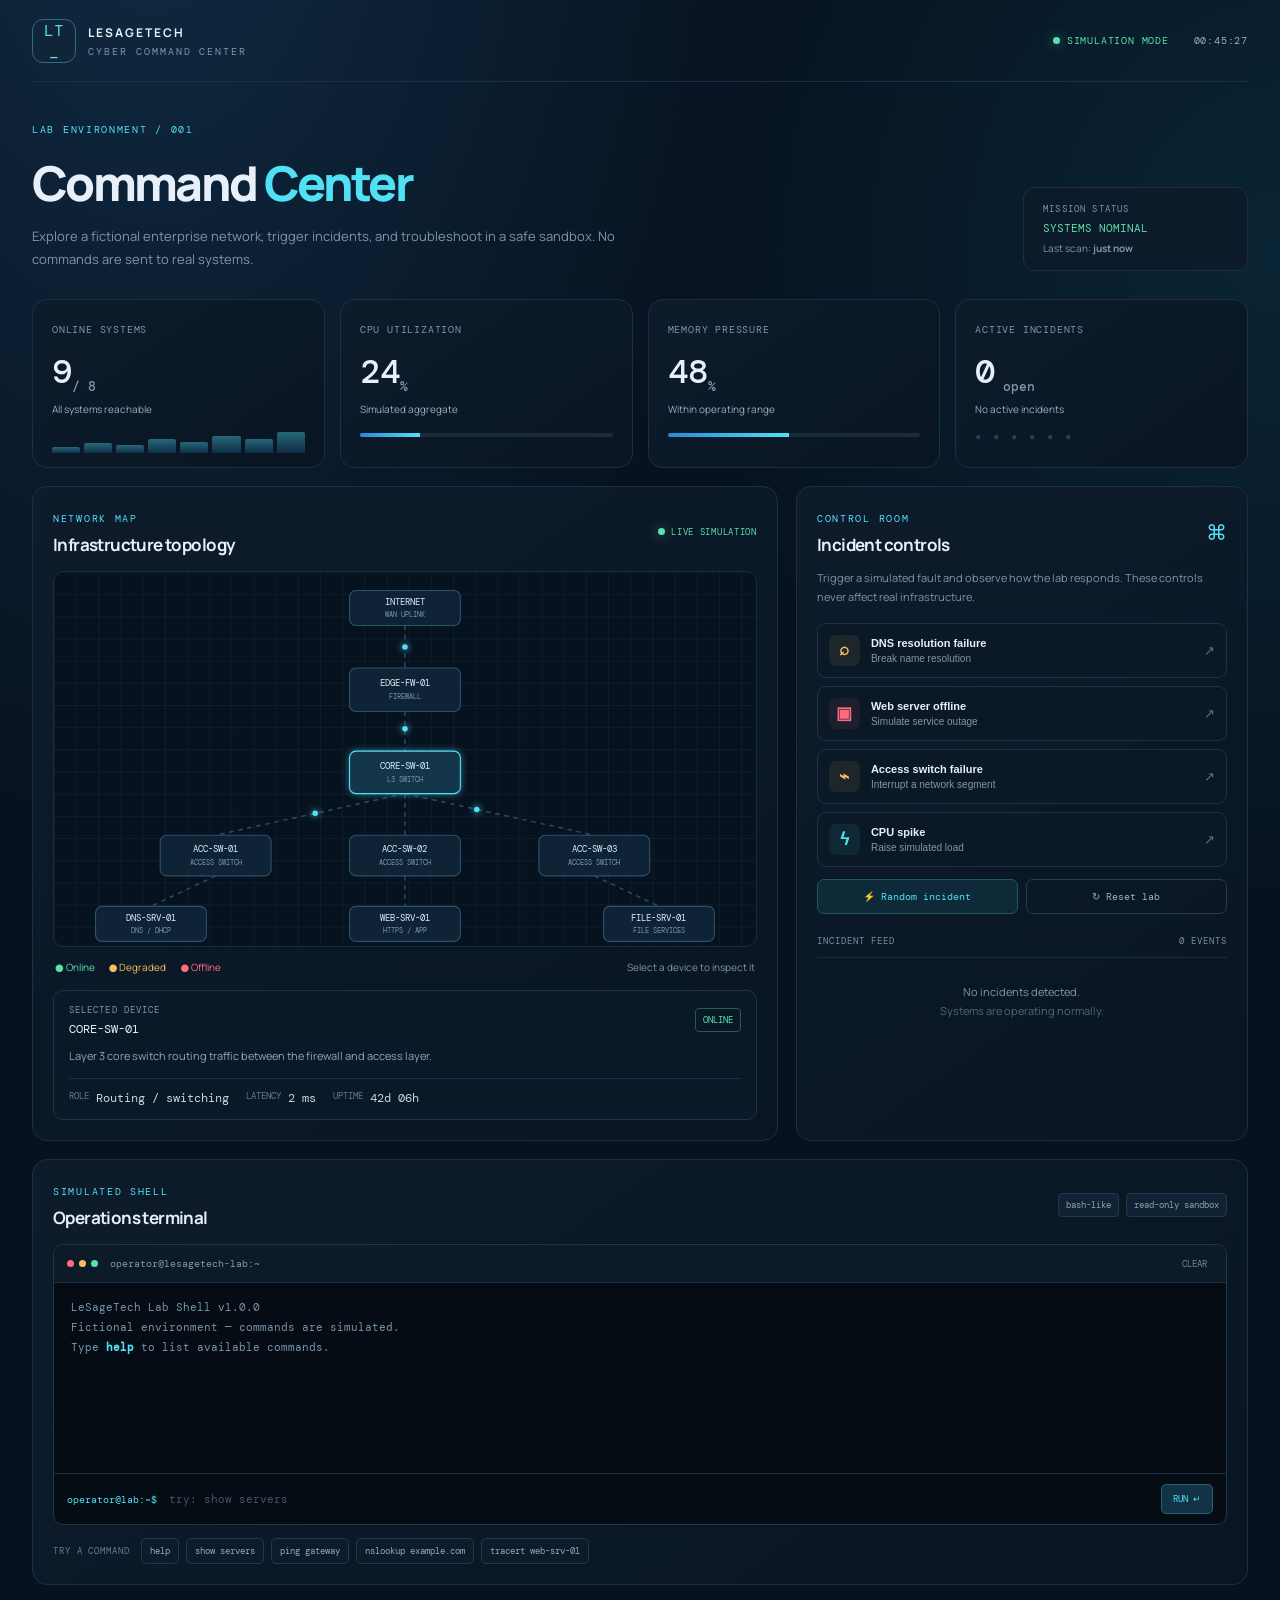
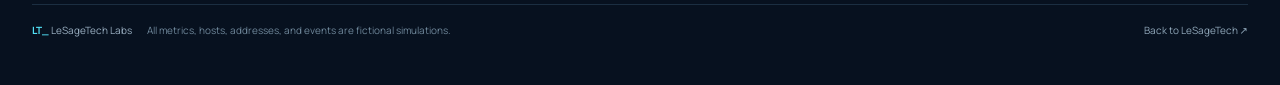
==== lab/index.html @ 35dfba3b "Add files via upload" ====
<!doctype html>
<html lang="en"><head><meta charset="utf-8"><meta name="viewport" content="width=device-width,initial-scale=1"><meta name="theme-color" content="#07111f"><title>Cyber Command Center | LeSageTech Labs</title><link rel="stylesheet" href="./command-center.css"></head>
<body><div class="shell"><header><a href="/" class="brand"><b>LT<span>_</span></b><span><strong>LESAGETECH</strong><small>CYBER COMMAND CENTER</small></span></a><div class="mode"><i></i> SIMULATION MODE <time id="clock"></time></div></header>
<main><section class="intro"><div><small class="eyebrow">LAB ENVIRONMENT / 001</small><h1>Command <em>Center</em></h1><p>Explore a fictional enterprise network, trigger incidents, and troubleshoot in a safe sandbox. No commands are sent to real systems.</p></div><div class="mission"><small>MISSION STATUS</small><strong id="mission">SYSTEMS NOMINAL</strong><span>Last scan: <b>just now</b></span></div></section>
<section class="metrics"><article><small>ONLINE SYSTEMS</small><strong><span id="online">8</span><sub>/ 8</sub></strong><label id="onlineText">All systems reachable</label><div class="bars"><i></i><i></i><i></i><i></i><i></i><i></i><i></i><i></i></div></article><article><small>CPU UTILIZATION</small><strong><span id="cpu">24</span><sub>%</sub></strong><label>Simulated aggregate</label><div class="meter"><i id="cpuBar"></i></div></article><article><small>MEMORY PRESSURE</small><strong><span id="mem">48</span><sub>%</sub></strong><label>Within operating range</label><div class="meter"><i id="memBar"></i></div></article><article><small>ACTIVE INCIDENTS</small><strong><span id="incidents">0</span><sub> open</sub></strong><label id="incidentText">No active incidents</label><div class="incdots">● ● ● ● ● ●</div></article></section>
<section class="columns"><article class="panel topology"><div class="panelhead"><div><small class="eyebrow">NETWORK MAP</small><h2>Infrastructure topology</h2></div><span class="live"><i></i> LIVE SIMULATION</span></div>
<div class="map"><svg viewBox="0 0 760 405" role="img" aria-label="Interactive simulated network topology"><defs><pattern id="grid" width="24" height="24" patternUnits="userSpaceOnUse"><path d="M24 0H0V24" fill="none" stroke="#193047" stroke-width=".7"/></pattern></defs><rect width="760" height="405" fill="url(#grid)"/><g class="edges"><path d="M380 58V104"/><path d="M380 151V194"/><path d="M380 240L175 285"/><path d="M380 240V285"/><path d="M380 240L585 285"/><path d="M175 329L105 362"/><path d="M380 329V362"/><path d="M585 329L655 362"/></g><g class="packets"><circle r="3"><animateMotion dur="3s" repeatCount="indefinite" path="M380 58V104"/></circle><circle r="3"><animateMotion dur="3.5s" repeatCount="indefinite" path="M380 151V194"/></circle><circle r="3"><animateMotion dur="3.2s" repeatCount="indefinite" path="M380 240L175 285"/></circle><circle r="3"><animateMotion dur="4s" repeatCount="indefinite" path="M380 240L585 285"/></circle></g>
<g class="node" data-node="internet" tabindex="0" transform="translate(320 20)"><rect width="120" height="38" rx="7"/><text x="60" y="16">INTERNET</text><text x="60" y="29" class="sub">WAN UPLINK</text></g>
<g class="node" data-node="firewall" tabindex="0" transform="translate(320 104)"><rect width="120" height="47" rx="7"/><text x="60" y="19">EDGE-FW-01</text><text x="60" y="33" class="sub">FIREWALL</text></g>
<g class="node selected" data-node="core" tabindex="0" transform="translate(320 194)"><rect width="120" height="46" rx="7"/><text x="60" y="19">CORE-SW-01</text><text x="60" y="33" class="sub">L3 SWITCH</text></g>
<g class="node" data-node="access1" tabindex="0" transform="translate(115 285)"><rect width="120" height="44" rx="7"/><text x="60" y="18">ACC-SW-01</text><text x="60" y="32" class="sub">ACCESS SWITCH</text></g>
<g class="node" data-node="access2" tabindex="0" transform="translate(320 285)"><rect width="120" height="44" rx="7"/><text x="60" y="18">ACC-SW-02</text><text x="60" y="32" class="sub">ACCESS SWITCH</text></g>
<g class="node" data-node="access3" tabindex="0" transform="translate(525 285)"><rect width="120" height="44" rx="7"/><text x="60" y="18">ACC-SW-03</text><text x="60" y="32" class="sub">ACCESS SWITCH</text></g>
<g class="node server" data-node="dns" tabindex="0" transform="translate(45 362)"><rect width="120" height="38" rx="7"/><text x="60" y="16">DNS-SRV-01</text><text x="60" y="29" class="sub">DNS / DHCP</text></g>
<g class="node server" data-node="web" tabindex="0" transform="translate(320 362)"><rect width="120" height="38" rx="7"/><text x="60" y="16">WEB-SRV-01</text><text x="60" y="29" class="sub">HTTPS / APP</text></g>
<g class="node server" data-node="files" tabindex="0" transform="translate(595 362)"><rect width="120" height="38" rx="7"/><text x="60" y="16">FILE-SRV-01</text><text x="60" y="29" class="sub">FILE SERVICES</text></g></svg></div>
<div class="legend"><span>● Online</span><span>● Degraded</span><span>● Offline</span><span>Select a device to inspect it</span></div><div class="details"><div><small>SELECTED DEVICE</small><strong id="detailName">CORE-SW-01</strong></div><b id="detailStatus">ONLINE</b><p id="detailDesc">Layer 3 core switch routing traffic between the firewall and access layer.</p><footer>ROLE <strong id="detailRole">Routing / switching</strong> &nbsp; LATENCY <strong id="latency">2 ms</strong> &nbsp; UPTIME <strong id="uptime">42d 06h</strong></footer></div></article>
<aside class="panel controls"><div class="panelhead"><div><small class="eyebrow">CONTROL ROOM</small><h2>Incident controls</h2></div><span class="control-icon">⌘</span></div><p class="muted">Trigger a simulated fault and observe how the lab responds. These controls never affect real infrastructure.</p>
<div class="incident-buttons"><button data-incident="dns"><b class="ico amber">⌕</b><span><strong>DNS resolution failure</strong><small>Break name resolution</small></span><i>↗</i></button><button data-incident="web"><b class="ico red">▣</b><span><strong>Web server offline</strong><small>Simulate service outage</small></span><i>↗</i></button><button data-incident="network"><b class="ico amber">⌁</b><span><strong>Access switch failure</strong><small>Interrupt a network segment</small></span><i>↗</i></button><button data-incident="cpu"><b class="ico cyan">ϟ</b><span><strong>CPU spike</strong><small>Raise simulated load</small></span><i>↗</i></button></div>
<div class="actions"><button id="random">⚡ Random incident</button><button id="reset">↻ Reset lab</button></div><div class="feedhead">INCIDENT FEED <span id="feedCount">0 EVENTS</span></div><div id="feed" class="feed" aria-live="polite"><div class="empty">No incidents detected.<br><span>Systems are operating normally.</span></div></div></aside></section>
<section class="panel terminal"><div class="panelhead"><div><small class="eyebrow">SIMULATED SHELL</small><h2>Operations terminal</h2></div><div class="tags"><span>bash-like</span><span>read-only sandbox</span></div></div><div class="term"><div class="termbar"><span><i></i><i></i><i></i></span> operator@lesagetech-lab:~ <button id="clear">CLEAR</button></div><div id="output" class="output" role="log" aria-live="polite"><div class="welcome">LeSageTech Lab Shell v1.0.0<br>Fictional environment — commands are simulated.<br>Type <b>help</b> to list available commands.</div></div><form id="termForm"><label for="cmd">operator@lab:~$</label><input id="cmd" autocomplete="off" spellcheck="false" placeholder="try: show servers"><button>RUN ↵</button></form></div><div class="hints"><small>TRY A COMMAND</small><button data-cmd="help">help</button><button data-cmd="show servers">show servers</button><button data-cmd="ping gateway">ping gateway</button><button data-cmd="nslookup example.com">nslookup example.com</button><button data-cmd="tracert web-srv-01">tracert web-srv-01</button></div></section>
<footer class="foot"><span><b>LT_</b> LeSageTech Labs</span><p>All metrics, hosts, addresses, and events are fictional simulations.</p><a href="/">Back to LeSageTech ↗</a></footer></main></div><div id="toasts" class="toasts" aria-live="polite"></div><script src="./command-center.js"></script></body></html>
---- lab/command-center.css ----
@import url('https://fonts.googleapis.com/css2?family=DM+Mono:wght@400;500&family=Manrope:wght@400;500;600;700;800&display=swap');
:root{color-scheme:dark;--bg:#07111f;--panel:#0b1726;--line:#1c3045;--text:#e7f0fa;--muted:#8095ab;--cyan:#52e0f5;--green:#59e0ae;--amber:#f8bd60;--red:#ff6b7e}*{box-sizing:border-box}body{margin:0;background:radial-gradient(ellipse at 12% -10%,#102b43,transparent 40%),radial-gradient(ellipse at 100% 15%,#0a2535,transparent 34%),var(--bg);color:var(--text);font:14px Manrope,system-ui,sans-serif}.shell{max-width:1480px;margin:auto;padding:0 32px}header{height:82px;display:flex;align-items:center;justify-content:space-between;border-bottom:1px solid var(--line)}.brand{display:flex;gap:12px;align-items:center;color:inherit;text-decoration:none}.brand>b{width:44px;height:44px;border:1px solid #2d6b85;border-radius:11px;display:grid;place-items:center;color:var(--cyan);font:16px 'DM Mono',monospace;background:#102638}.brand>b span,.foot b{color:var(--cyan)}.brand>span{display:flex;flex-direction:column;gap:4px;letter-spacing:.14em}.brand strong{font-size:12px}.brand small{font:10px 'DM Mono',monospace;color:var(--muted)}.mode,.live{font:10px 'DM Mono',monospace;color:var(--green);letter-spacing:.08em}.mode i,.live i{display:inline-block;width:7px;height:7px;border-radius:50%;background:var(--green);box-shadow:0 0 12px #59e0ae90;animation:pulse 2s infinite}.mode time{color:#9bb0c4;margin-left:18px}@keyframes pulse{50%{opacity:.35}}main{padding:36px 0 24px}.intro{display:flex;align-items:flex-end;justify-content:space-between;gap:24px;margin-bottom:28px}.eyebrow{font:10px 'DM Mono',monospace;color:var(--cyan);letter-spacing:.17em}h1{font-size:clamp(32px,4vw,48px);letter-spacing:-.055em;margin:13px 0 10px;font-weight:800}h1 em{color:var(--cyan);font-style:normal}.intro p{max-width:630px;color:var(--muted);line-height:1.75;margin:0;font-size:13px}.mission{display:flex;flex-direction:column;gap:6px;border:1px solid var(--line);background:#0c1a29;padding:15px 19px;border-radius:12px;min-width:225px}.mission small{font:9px 'DM Mono',monospace;color:var(--muted);letter-spacing:.13em}.mission strong{font:11px 'DM Mono',monospace;color:var(--green)}.mission span{font-size:10px;color:var(--muted)}.metrics{display:grid;grid-template-columns:repeat(4,minmax(0,1fr));gap:15px;margin-bottom:18px}.metrics article,.panel{border:1px solid var(--line);background:linear-gradient(145deg,#0d1b2b,#091522);border-radius:15px;min-width:0}.metrics article{padding:18px 19px 14px;overflow:hidden}.metrics article>small{font:10px 'DM Mono',monospace;color:var(--muted);letter-spacing:.08em}.metrics article>strong{display:block;font:500 34px 'DM Mono',monospace;margin:12px 0 8px}.metrics sub{font-size:13px;color:#8195a9}.metrics label{display:block;color:#9aafc2;font-size:10px;min-height:15px}.bars{height:24px;display:flex;align-items:end;gap:4px;margin-top:12px}.bars i{height:var(--h,70%);flex:1;background:linear-gradient(0deg,#2589db33,#52e0f566);border-radius:2px 2px 0 0}.bars i:nth-child(1){height:25%}.bars i:nth-child(2){height:42%}.bars i:nth-child(3){height:35%}.bars i:nth-child(4){height:61%}.bars i:nth-child(5){height:48%}.bars i:nth-child(6){height:73%}.bars i:nth-child(7){height:58%}.bars i:nth-child(8){height:90%}.meter{height:4px;background:#1b2b3d;border-radius:4px;margin-top:16px;overflow:hidden}.meter i{height:100%;display:block;background:linear-gradient(90deg,#2589db,var(--cyan));transition:width .4s}.incdots{font:10px 'DM Mono',monospace;color:#274258;letter-spacing:3px;margin-top:13px}.columns{display:grid;grid-template-columns:minmax(0,1.65fr) minmax(320px,1fr);gap:18px;margin-bottom:18px}.panel{padding:20px}.panelhead{display:flex;align-items:center;justify-content:space-between;gap:14px;margin-bottom:15px}.panelhead h2{font-size:17px;letter-spacing:-.035em;margin:7px 0 0}.live{font-size:9px}.map{background:#07121f;border:1px solid #182c40;border-radius:11px;overflow:hidden}.map svg{width:100%;height:auto;display:block}.edges path{fill:none;stroke:#284c64;stroke-width:1.6;stroke-dasharray:5 5;animation:dash 16s linear infinite}@keyframes dash{to{stroke-dashoffset:-100}}.packets circle{fill:var(--cyan);filter:drop-shadow(0 0 4px var(--cyan))}.node{cursor:pointer;outline:none}.node rect{fill:#0e2335;stroke:#2c526b;stroke-width:1.2;transition:.2s}.node:hover rect,.node:focus rect,.node.selected rect{fill:#13364a;stroke:var(--cyan);filter:drop-shadow(0 0 4px #52e0f580)}.node text{text-anchor:middle;font:10px 'DM Mono',monospace;fill:#d9edf9}.node text.sub{font-size:8px;fill:#7797ac}.node.down rect{fill:#351c2a;stroke:var(--red)}.node.down text.sub{fill:#ff9aaa}.node.warn rect{fill:#342b1c;stroke:var(--amber)}.legend{display:flex;gap:14px;align-items:center;flex-wrap:wrap;padding:13px 2px 16px;font-size:10px;color:var(--muted)}.legend span:nth-child(1){color:var(--green)}.legend span:nth-child(2){color:var(--amber)}.legend span:nth-child(3){color:var(--red)}.legend span:last-child{margin-left:auto}.details{border:1px solid #1d354a;border-radius:10px;padding:13px 15px;background:#0a1927}.details>div{display:flex;flex-direction:column;gap:5px}.details small{font:9px 'DM Mono',monospace;color:var(--muted);letter-spacing:.12em}.details strong{font:12px 'DM Mono',monospace}.details>b{float:right;margin-top:-29px;color:var(--green);font:9px 'DM Mono',monospace;border:1px solid #285b4d;border-radius:4px;padding:5px 7px}.details p{color:#91a7ba;line-height:1.65;font-size:11px;margin:10px 0 13px}.details footer{display:flex;gap:7px;flex-wrap:wrap;border-top:1px solid var(--line);padding-top:11px;font:9px 'DM Mono',monospace;color:#607a90}.details footer strong{color:#c5d5e3;font-weight:400}.control-icon{color:var(--cyan);font-size:21px}.muted{color:var(--muted);font-size:11px;line-height:1.7;margin:-2px 0 16px}.incident-buttons{display:flex;flex-direction:column;gap:8px}.incident-buttons button{width:100%;display:flex;align-items:center;gap:11px;text-align:left;border:1px solid #1d3246;background:#0b1927;color:var(--text);border-radius:9px;padding:11px;cursor:pointer}.incident-buttons button:hover{border-color:#36758b;background:#102436}.ico{width:31px;height:31px;display:grid;place-items:center;border-radius:7px;font-size:17px;font-style:normal}.amber{color:var(--amber);background:#f8bd6014}.red{color:var(--red);background:#ff6b7e13}.cyan{color:var(--cyan);background:#52e0f512}.incident-buttons button span{display:flex;flex-direction:column;gap:4px;flex:1}.incident-buttons strong{font-size:11px}.incident-buttons small{font-size:10px;color:var(--muted)}.incident-buttons button>i{color:#54758c;font-style:normal}.actions{display:grid;grid-template-columns:1fr 1fr;gap:8px;margin-top:12px}.actions button{font:10px 'DM Mono',monospace;border-radius:7px;padding:10px 8px;cursor:pointer;background:#0e2938;border:1px solid #22556a;color:var(--cyan)}.actions button+button{background:transparent;border-color:#2a3b4d;color:#9ab0c2}.feedhead{display:flex;justify-content:space-between;margin:21px 0 10px;font:9px 'DM Mono',monospace;color:#7890a5;letter-spacing:.11em}.feed{height:114px;overflow:auto;border-top:1px solid #1a2b3e;padding-top:8px}.empty{text-align:center;font-size:11px;line-height:1.8;color:#8299ad;padding:16px 4px}.empty span{color:#4e6a7e}.feeditem{display:grid;grid-template-columns:7px 1fr auto;gap:8px;padding:8px 2px;border-bottom:1px solid #15283a;font-size:10px}.feeditem i{width:6px;height:6px;border-radius:50%;margin-top:4px;background:var(--amber)}.feeditem.critical i{background:var(--red)}.feeditem.ok i{background:var(--green)}.feeditem small{display:block;font:9px 'DM Mono',monospace;color:#6e879b;margin-top:3px}.feeditem time{font:9px 'DM Mono',monospace;color:#5b7488}.terminal{margin-bottom:19px}.tags{display:flex;gap:7px}.tags span{font:9px 'DM Mono',monospace;color:#8aa1b4;background:#112235;border:1px solid #23384c;border-radius:4px;padding:5px 7px}.term{border:1px solid #20384b;border-radius:10px;overflow:hidden;background:#050c14}.termbar{height:38px;display:flex;align-items:center;gap:12px;background:#0d1a28;border-bottom:1px solid #1b3043;padding:0 13px;font:10px 'DM Mono',monospace;color:#8099ae}.termbar>span{display:flex;gap:5px}.termbar i{width:7px;height:7px;border-radius:50%;background:var(--red)}.termbar i:nth-child(2){background:var(--amber)}.termbar i:nth-child(3){background:var(--green)}.termbar button{margin-left:auto;background:none;border:0;color:#718ba0;font:9px 'DM Mono',monospace;cursor:pointer}.output{height:190px;overflow:auto;padding:15px 17px;font:11px/1.8 'DM Mono',monospace;color:#b2c6d8;white-space:pre-wrap;overflow-wrap:anywhere}.welcome{color:#7894a9}.welcome b{color:var(--cyan)}.line{margin:0 0 5px}.success{color:var(--green)}.warning{color:var(--amber)}.error{color:var(--red)}#termForm{display:flex;align-items:center;gap:10px;border-top:1px solid #1b3043;padding:10px 13px}#termForm label{font:10px 'DM Mono',monospace;color:var(--cyan);white-space:nowrap}#termForm input{flex:1;min-width:0;border:0;outline:0;background:transparent;color:#e4f2ff;font:11px 'DM Mono',monospace}#termForm input::placeholder{color:#40576a}#termForm button{background:#123246;border:1px solid #276077;color:var(--cyan);font:9px 'DM Mono',monospace;padding:8px 11px;border-radius:5px;cursor:pointer}.hints{display:flex;align-items:center;gap:7px;flex-wrap:wrap;margin-top:13px}.hints small{font:9px 'DM Mono',monospace;color:#647e93;letter-spacing:.1em;margin-right:4px}.hints button{border:1px solid #22394c;background:#0d1c2b;color:#91a8ba;font:9px 'DM Mono',monospace;padding:6px 8px;border-radius:5px;cursor:pointer}.hints button:hover{color:var(--cyan);border-color:#36758b}.foot{display:flex;align-items:center;gap:15px;border-top:1px solid #1b2e41;padding:18px 0 24px;color:#6f879a;font-size:10px}.foot>span{white-space:nowrap;color:#9bb0c2}.foot p{margin:0;flex:1}.foot a{color:#91a8ba;text-decoration:none;white-space:nowrap}.foot a:hover{color:var(--cyan)}.toasts{position:fixed;right:22px;bottom:22px;display:flex;flex-direction:column;gap:8px;z-index:5}.toast{border:1px solid #28556a;background:#0c2030;color:#d9edf8;border-radius:8px;padding:12px 15px;box-shadow:0 10px 35px #0005;font-size:11px;max-width:320px}.toast.error{border-color:#713444}@media(max-width:1050px){.shell{padding:0 20px}.columns{grid-template-columns:minmax(0,1.3fr) minmax(290px,1fr)}.panel{padding:16px}.metrics article{padding:15px}.metrics article>small{font-size:9px}.metrics article>strong{font-size:30px}}@media(max-width:820px){.intro{align-items:flex-start;flex-direction:column}.mission{width:100%}.metrics{grid-template-columns:repeat(2,minmax(0,1fr))}.columns{grid-template-columns:1fr}.foot{flex-wrap:wrap}.foot p{flex-basis:100%;order:3}}@media(max-width:520px){.shell{padding:0 12px}header{height:70px}.brand>b{width:38px;height:38px}.brand strong{font-size:10px}.brand small{font-size:8px}.mode{font-size:8px}.mode time{display:none}main{padding-top:25px}h1{font-size:34px}.metrics{gap:9px}.metrics article{padding:13px}.metrics article>small{font-size:8px}.metrics article>strong{font-size:28px}.metrics label{font-size:9px}.panel{padding:12px}.panelhead h2{font-size:15px}.live{font-size:7px}.legend{font-size:9px;gap:9px}.legend span:last-child{margin-left:0}.details footer{font-size:8px}.tags{display:none}.output{height:180px;padding:12px;font-size:10px}#termForm{gap:7px;padding:9px}#termForm label{font-size:9px}#termForm button{padding:8px}.hints small{width:100%}.foot{gap:10px}.foot a{margin-left:auto}}@media(prefers-reduced-motion:reduce){*,*::before,*::after{animation-duration:.01ms!important;animation-iteration-count:1!important;scroll-behavior:auto!important;transition-duration:.01ms!important}}
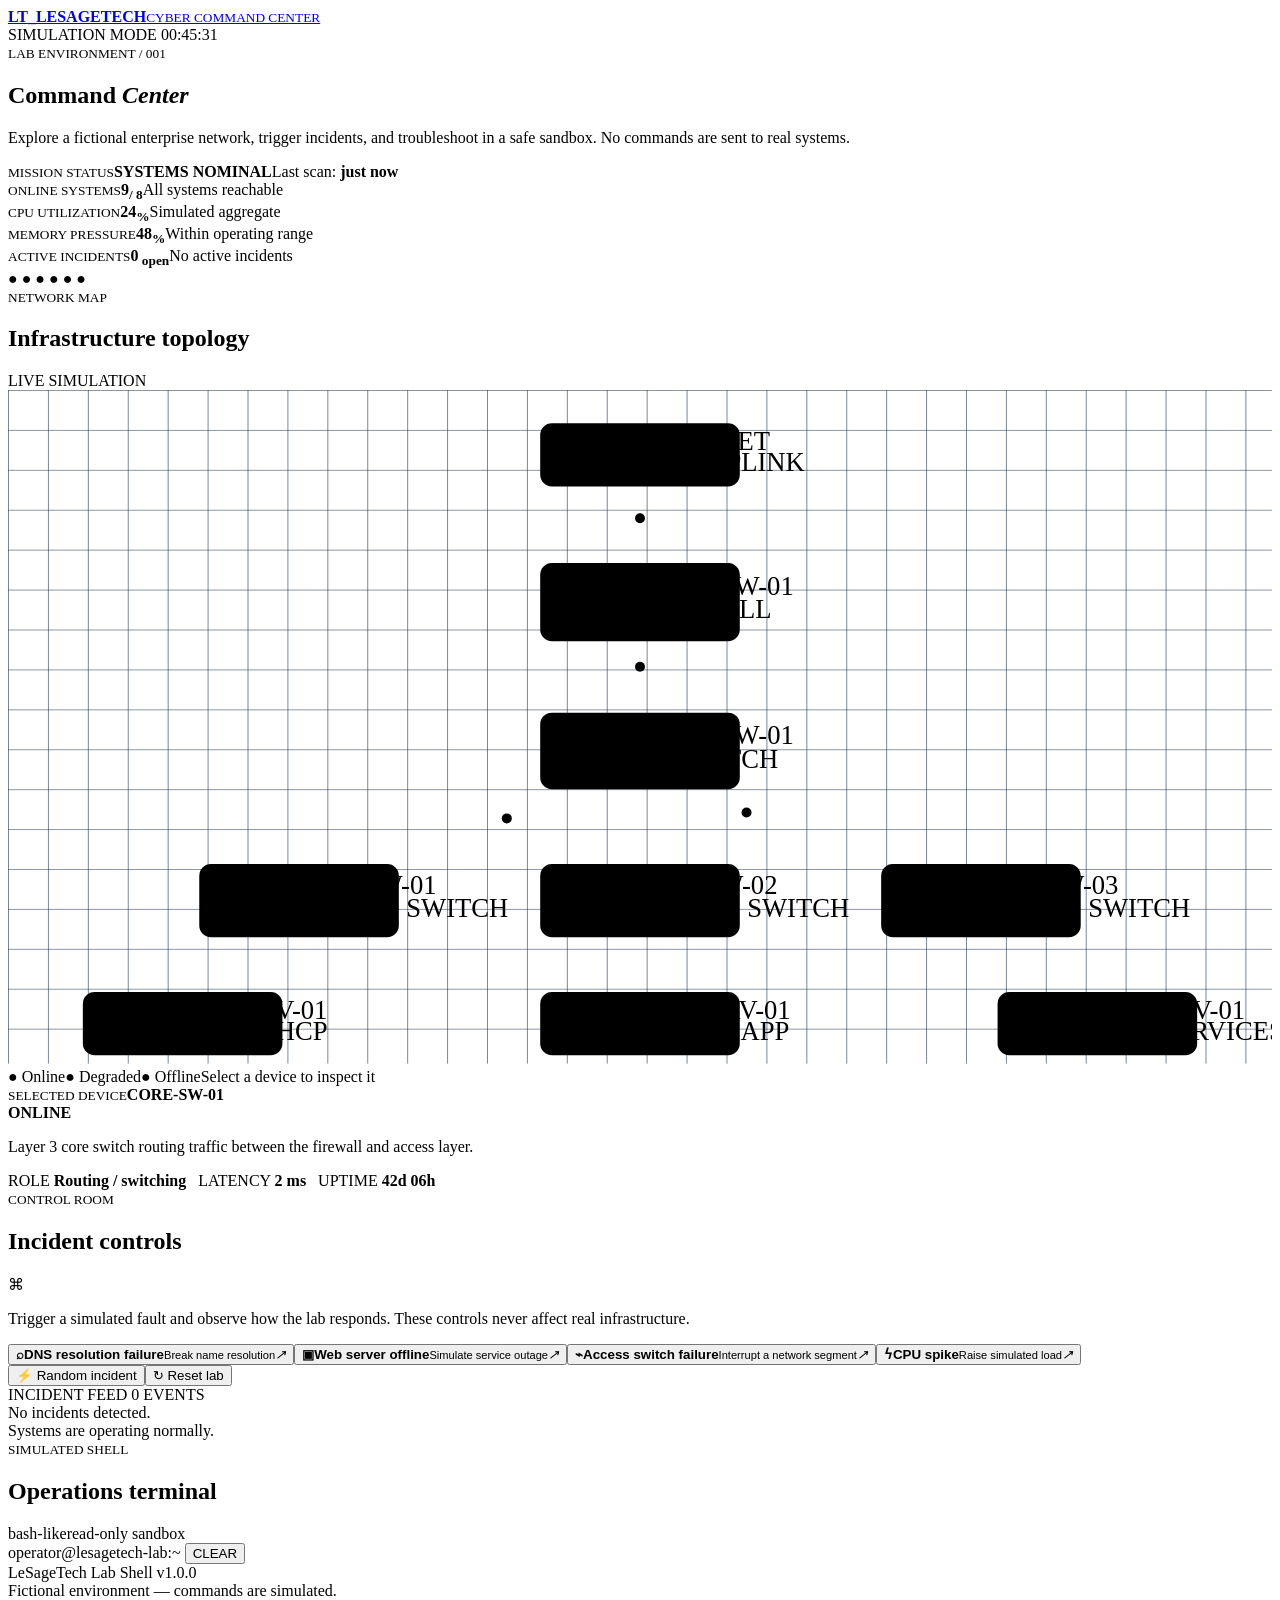
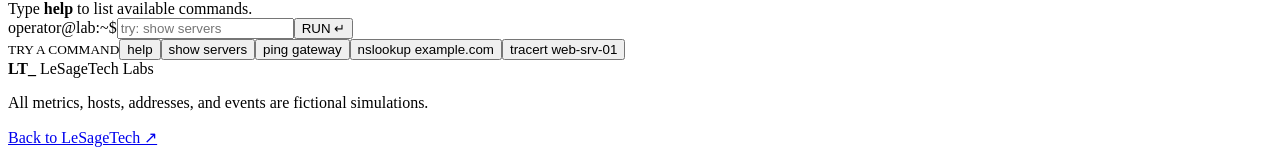
==== commit 617c8be3: "Update index.html" ====
--- a/lab/index.html
+++ b/lab/index.html
@@ -1,5 +1,5 @@
 <!doctype html>
-<html lang="en"><head><meta charset="utf-8"><meta name="viewport" content="width=device-width,initial-scale=1"><meta name="theme-color" content="#07111f"><title>Cyber Command Center | LeSageTech Labs</title><link rel="stylesheet" href="./command-center.css"></head>
+<html lang="en"><head><meta charset="utf-8"><meta name="viewport" content="width=device-width,initial-scale=1"><meta name="theme-color" content="#07111f"><title>Cyber Command Center | LeSageTech Labs</title><link rel="stylesheet" href="./lab/command-center.css"></head>
 <body><div class="shell"><header><a href="/" class="brand"><b>LT<span>_</span></b><span><strong>LESAGETECH</strong><small>CYBER COMMAND CENTER</small></span></a><div class="mode"><i></i> SIMULATION MODE <time id="clock"></time></div></header>
 <main><section class="intro"><div><small class="eyebrow">LAB ENVIRONMENT / 001</small><h1>Command <em>Center</em></h1><p>Explore a fictional enterprise network, trigger incidents, and troubleshoot in a safe sandbox. No commands are sent to real systems.</p></div><div class="mission"><small>MISSION STATUS</small><strong id="mission">SYSTEMS NOMINAL</strong><span>Last scan: <b>just now</b></span></div></section>
 <section class="metrics"><article><small>ONLINE SYSTEMS</small><strong><span id="online">8</span><sub>/ 8</sub></strong><label id="onlineText">All systems reachable</label><div class="bars"><i></i><i></i><i></i><i></i><i></i><i></i><i></i><i></i></div></article><article><small>CPU UTILIZATION</small><strong><span id="cpu">24</span><sub>%</sub></strong><label>Simulated aggregate</label><div class="meter"><i id="cpuBar"></i></div></article><article><small>MEMORY PRESSURE</small><strong><span id="mem">48</span><sub>%</sub></strong><label>Within operating range</label><div class="meter"><i id="memBar"></i></div></article><article><small>ACTIVE INCIDENTS</small><strong><span id="incidents">0</span><sub> open</sub></strong><label id="incidentText">No active incidents</label><div class="incdots">● ● ● ● ● ●</div></article></section>
@@ -19,4 +19,4 @@
 <div class="incident-buttons"><button data-incident="dns"><b class="ico amber">⌕</b><span><strong>DNS resolution failure</strong><small>Break name resolution</small></span><i>↗</i></button><button data-incident="web"><b class="ico red">▣</b><span><strong>Web server offline</strong><small>Simulate service outage</small></span><i>↗</i></button><button data-incident="network"><b class="ico amber">⌁</b><span><strong>Access switch failure</strong><small>Interrupt a network segment</small></span><i>↗</i></button><button data-incident="cpu"><b class="ico cyan">ϟ</b><span><strong>CPU spike</strong><small>Raise simulated load</small></span><i>↗</i></button></div>
 <div class="actions"><button id="random">⚡ Random incident</button><button id="reset">↻ Reset lab</button></div><div class="feedhead">INCIDENT FEED <span id="feedCount">0 EVENTS</span></div><div id="feed" class="feed" aria-live="polite"><div class="empty">No incidents detected.<br><span>Systems are operating normally.</span></div></div></aside></section>
 <section class="panel terminal"><div class="panelhead"><div><small class="eyebrow">SIMULATED SHELL</small><h2>Operations terminal</h2></div><div class="tags"><span>bash-like</span><span>read-only sandbox</span></div></div><div class="term"><div class="termbar"><span><i></i><i></i><i></i></span> operator@lesagetech-lab:~ <button id="clear">CLEAR</button></div><div id="output" class="output" role="log" aria-live="polite"><div class="welcome">LeSageTech Lab Shell v1.0.0<br>Fictional environment — commands are simulated.<br>Type <b>help</b> to list available commands.</div></div><form id="termForm"><label for="cmd">operator@lab:~$</label><input id="cmd" autocomplete="off" spellcheck="false" placeholder="try: show servers"><button>RUN ↵</button></form></div><div class="hints"><small>TRY A COMMAND</small><button data-cmd="help">help</button><button data-cmd="show servers">show servers</button><button data-cmd="ping gateway">ping gateway</button><button data-cmd="nslookup example.com">nslookup example.com</button><button data-cmd="tracert web-srv-01">tracert web-srv-01</button></div></section>
-<footer class="foot"><span><b>LT_</b> LeSageTech Labs</span><p>All metrics, hosts, addresses, and events are fictional simulations.</p><a href="/">Back to LeSageTech ↗</a></footer></main></div><div id="toasts" class="toasts" aria-live="polite"></div><script src="./command-center.js"></script></body></html>+<footer class="foot"><span><b>LT_</b> LeSageTech Labs</span><p>All metrics, hosts, addresses, and events are fictional simulations.</p><a href="/">Back to LeSageTech ↗</a></footer></main></div><div id="toasts" class="toasts" aria-live="polite"></div><script src="./command-center.js"></script></body></html>
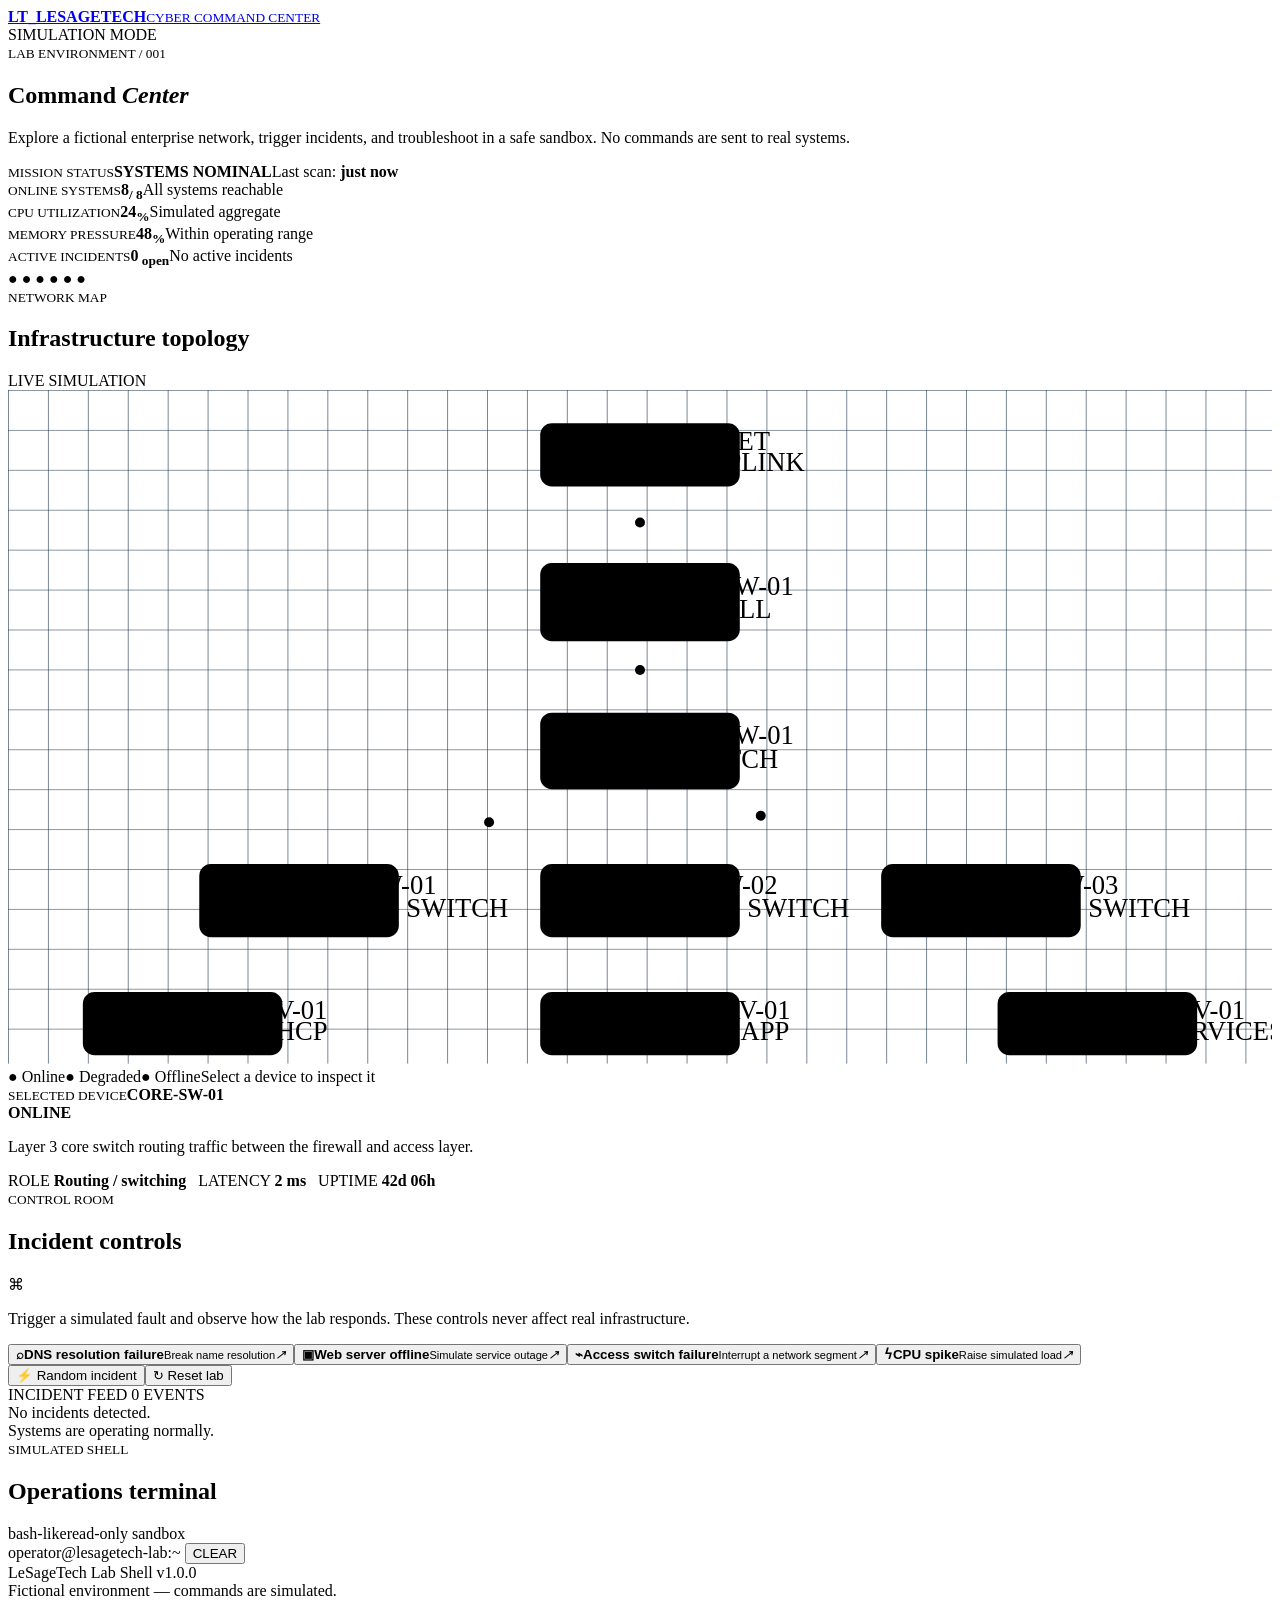
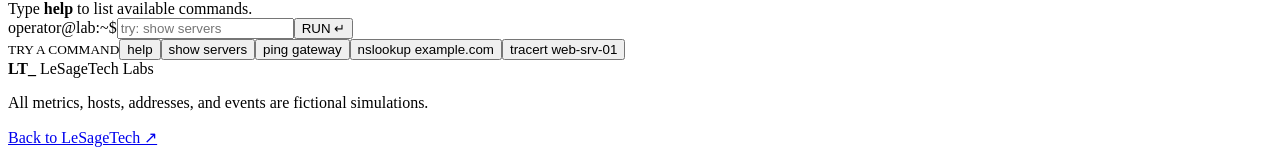
==== commit f15dd34d: "Fix script source path in index.html Updated script source path for command center." ====
--- a/lab/index.html
+++ b/lab/index.html
@@ -19,4 +19,4 @@
 <div class="incident-buttons"><button data-incident="dns"><b class="ico amber">⌕</b><span><strong>DNS resolution failure</strong><small>Break name resolution</small></span><i>↗</i></button><button data-incident="web"><b class="ico red">▣</b><span><strong>Web server offline</strong><small>Simulate service outage</small></span><i>↗</i></button><button data-incident="network"><b class="ico amber">⌁</b><span><strong>Access switch failure</strong><small>Interrupt a network segment</small></span><i>↗</i></button><button data-incident="cpu"><b class="ico cyan">ϟ</b><span><strong>CPU spike</strong><small>Raise simulated load</small></span><i>↗</i></button></div>
 <div class="actions"><button id="random">⚡ Random incident</button><button id="reset">↻ Reset lab</button></div><div class="feedhead">INCIDENT FEED <span id="feedCount">0 EVENTS</span></div><div id="feed" class="feed" aria-live="polite"><div class="empty">No incidents detected.<br><span>Systems are operating normally.</span></div></div></aside></section>
 <section class="panel terminal"><div class="panelhead"><div><small class="eyebrow">SIMULATED SHELL</small><h2>Operations terminal</h2></div><div class="tags"><span>bash-like</span><span>read-only sandbox</span></div></div><div class="term"><div class="termbar"><span><i></i><i></i><i></i></span> operator@lesagetech-lab:~ <button id="clear">CLEAR</button></div><div id="output" class="output" role="log" aria-live="polite"><div class="welcome">LeSageTech Lab Shell v1.0.0<br>Fictional environment — commands are simulated.<br>Type <b>help</b> to list available commands.</div></div><form id="termForm"><label for="cmd">operator@lab:~$</label><input id="cmd" autocomplete="off" spellcheck="false" placeholder="try: show servers"><button>RUN ↵</button></form></div><div class="hints"><small>TRY A COMMAND</small><button data-cmd="help">help</button><button data-cmd="show servers">show servers</button><button data-cmd="ping gateway">ping gateway</button><button data-cmd="nslookup example.com">nslookup example.com</button><button data-cmd="tracert web-srv-01">tracert web-srv-01</button></div></section>
-<footer class="foot"><span><b>LT_</b> LeSageTech Labs</span><p>All metrics, hosts, addresses, and events are fictional simulations.</p><a href="/">Back to LeSageTech ↗</a></footer></main></div><div id="toasts" class="toasts" aria-live="polite"></div><script src="./command-center.js"></script></body></html>
+<footer class="foot"><span><b>LT_</b> LeSageTech Labs</span><p>All metrics, hosts, addresses, and events are fictional simulations.</p><a href="/">Back to LeSageTech ↗</a></footer></main></div><div id="toasts" class="toasts" aria-live="polite"></div><script src="./lab/command-center.js"></script></body></html>
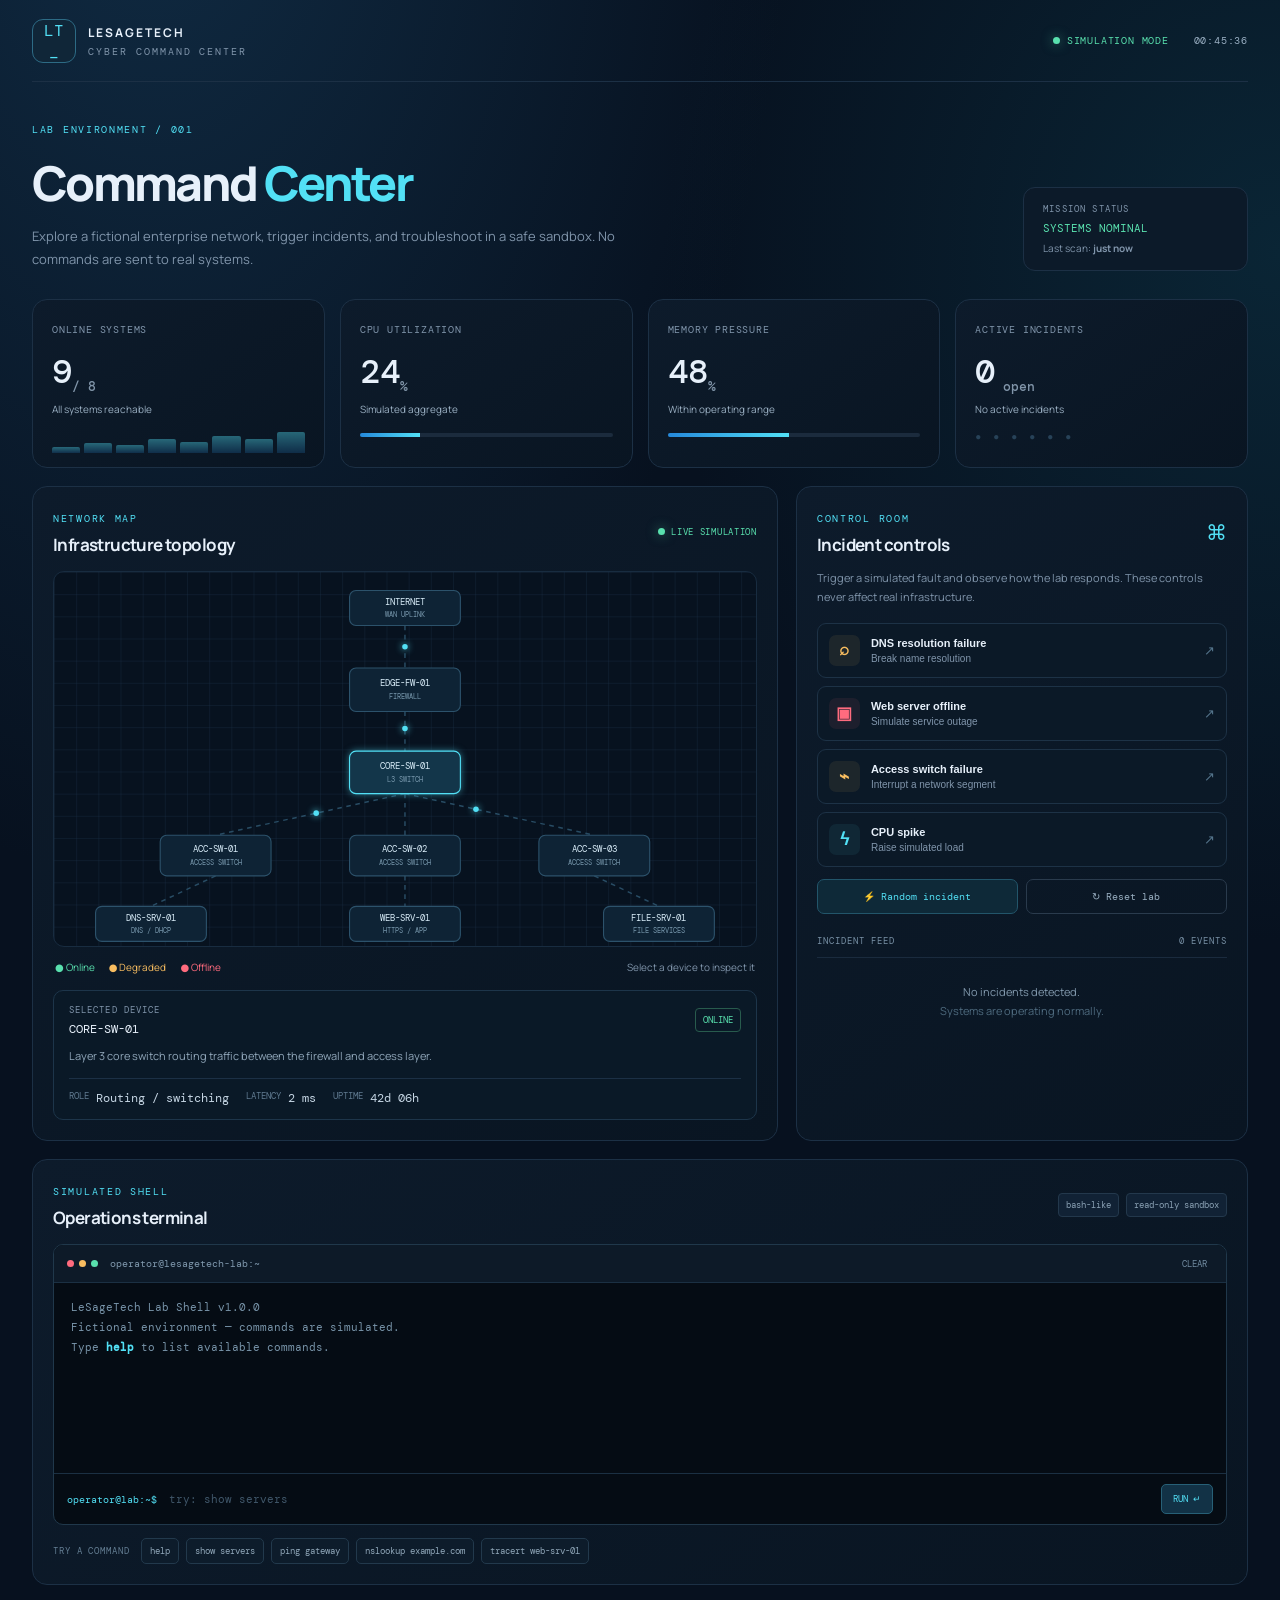
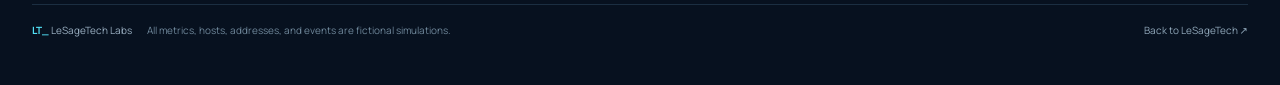
==== commit a794d6d4: "Update stylesheet path in index.html" ====
--- a/lab/index.html
+++ b/lab/index.html
@@ -1,5 +1,5 @@
 <!doctype html>
-<html lang="en"><head><meta charset="utf-8"><meta name="viewport" content="width=device-width,initial-scale=1"><meta name="theme-color" content="#07111f"><title>Cyber Command Center | LeSageTech Labs</title><link rel="stylesheet" href="./lab/command-center.css"></head>
+<html lang="en"><head><meta charset="utf-8"><meta name="viewport" content="width=device-width,initial-scale=1"><meta name="theme-color" content="#07111f"><title>Cyber Command Center | LeSageTech Labs</title><link rel="stylesheet" href="/lab/command-center.css"></head>
 <body><div class="shell"><header><a href="/" class="brand"><b>LT<span>_</span></b><span><strong>LESAGETECH</strong><small>CYBER COMMAND CENTER</small></span></a><div class="mode"><i></i> SIMULATION MODE <time id="clock"></time></div></header>
 <main><section class="intro"><div><small class="eyebrow">LAB ENVIRONMENT / 001</small><h1>Command <em>Center</em></h1><p>Explore a fictional enterprise network, trigger incidents, and troubleshoot in a safe sandbox. No commands are sent to real systems.</p></div><div class="mission"><small>MISSION STATUS</small><strong id="mission">SYSTEMS NOMINAL</strong><span>Last scan: <b>just now</b></span></div></section>
 <section class="metrics"><article><small>ONLINE SYSTEMS</small><strong><span id="online">8</span><sub>/ 8</sub></strong><label id="onlineText">All systems reachable</label><div class="bars"><i></i><i></i><i></i><i></i><i></i><i></i><i></i><i></i></div></article><article><small>CPU UTILIZATION</small><strong><span id="cpu">24</span><sub>%</sub></strong><label>Simulated aggregate</label><div class="meter"><i id="cpuBar"></i></div></article><article><small>MEMORY PRESSURE</small><strong><span id="mem">48</span><sub>%</sub></strong><label>Within operating range</label><div class="meter"><i id="memBar"></i></div></article><article><small>ACTIVE INCIDENTS</small><strong><span id="incidents">0</span><sub> open</sub></strong><label id="incidentText">No active incidents</label><div class="incdots">● ● ● ● ● ●</div></article></section>
@@ -19,4 +19,4 @@
 <div class="incident-buttons"><button data-incident="dns"><b class="ico amber">⌕</b><span><strong>DNS resolution failure</strong><small>Break name resolution</small></span><i>↗</i></button><button data-incident="web"><b class="ico red">▣</b><span><strong>Web server offline</strong><small>Simulate service outage</small></span><i>↗</i></button><button data-incident="network"><b class="ico amber">⌁</b><span><strong>Access switch failure</strong><small>Interrupt a network segment</small></span><i>↗</i></button><button data-incident="cpu"><b class="ico cyan">ϟ</b><span><strong>CPU spike</strong><small>Raise simulated load</small></span><i>↗</i></button></div>
 <div class="actions"><button id="random">⚡ Random incident</button><button id="reset">↻ Reset lab</button></div><div class="feedhead">INCIDENT FEED <span id="feedCount">0 EVENTS</span></div><div id="feed" class="feed" aria-live="polite"><div class="empty">No incidents detected.<br><span>Systems are operating normally.</span></div></div></aside></section>
 <section class="panel terminal"><div class="panelhead"><div><small class="eyebrow">SIMULATED SHELL</small><h2>Operations terminal</h2></div><div class="tags"><span>bash-like</span><span>read-only sandbox</span></div></div><div class="term"><div class="termbar"><span><i></i><i></i><i></i></span> operator@lesagetech-lab:~ <button id="clear">CLEAR</button></div><div id="output" class="output" role="log" aria-live="polite"><div class="welcome">LeSageTech Lab Shell v1.0.0<br>Fictional environment — commands are simulated.<br>Type <b>help</b> to list available commands.</div></div><form id="termForm"><label for="cmd">operator@lab:~$</label><input id="cmd" autocomplete="off" spellcheck="false" placeholder="try: show servers"><button>RUN ↵</button></form></div><div class="hints"><small>TRY A COMMAND</small><button data-cmd="help">help</button><button data-cmd="show servers">show servers</button><button data-cmd="ping gateway">ping gateway</button><button data-cmd="nslookup example.com">nslookup example.com</button><button data-cmd="tracert web-srv-01">tracert web-srv-01</button></div></section>
-<footer class="foot"><span><b>LT_</b> LeSageTech Labs</span><p>All metrics, hosts, addresses, and events are fictional simulations.</p><a href="/">Back to LeSageTech ↗</a></footer></main></div><div id="toasts" class="toasts" aria-live="polite"></div><script src="./lab/command-center.js"></script></body></html>
+<footer class="foot"><span><b>LT_</b> LeSageTech Labs</span><p>All metrics, hosts, addresses, and events are fictional simulations.</p><a href="/">Back to LeSageTech ↗</a></footer></main></div><div id="toasts" class="toasts" aria-live="polite"></div><script src="/lab/command-center.js"></script></body></html>
--- a/lab/command-center.css
+++ b/lab/command-center.css
@@ -0,0 +1,2 @@
+@import url('https://fonts.googleapis.com/css2?family=DM+Mono:wght@400;500&family=Manrope:wght@400;500;600;700;800&display=swap');
+:root{color-scheme:dark;--bg:#07111f;--panel:#0b1726;--line:#1c3045;--text:#e7f0fa;--muted:#8095ab;--cyan:#52e0f5;--green:#59e0ae;--amber:#f8bd60;--red:#ff6b7e}*{box-sizing:border-box}body{margin:0;background:radial-gradient(ellipse at 12% -10%,#102b43,transparent 40%),radial-gradient(ellipse at 100% 15%,#0a2535,transparent 34%),var(--bg);color:var(--text);font:14px Manrope,system-ui,sans-serif}.shell{max-width:1480px;margin:auto;padding:0 32px}header{height:82px;display:flex;align-items:center;justify-content:space-between;border-bottom:1px solid var(--line)}.brand{display:flex;gap:12px;align-items:center;color:inherit;text-decoration:none}.brand>b{width:44px;height:44px;border:1px solid #2d6b85;border-radius:11px;display:grid;place-items:center;color:var(--cyan);font:16px 'DM Mono',monospace;background:#102638}.brand>b span,.foot b{color:var(--cyan)}.brand>span{display:flex;flex-direction:column;gap:4px;letter-spacing:.14em}.brand strong{font-size:12px}.brand small{font:10px 'DM Mono',monospace;color:var(--muted)}.mode,.live{font:10px 'DM Mono',monospace;color:var(--green);letter-spacing:.08em}.mode i,.live i{display:inline-block;width:7px;height:7px;border-radius:50%;background:var(--green);box-shadow:0 0 12px #59e0ae90;animation:pulse 2s infinite}.mode time{color:#9bb0c4;margin-left:18px}@keyframes pulse{50%{opacity:.35}}main{padding:36px 0 24px}.intro{display:flex;align-items:flex-end;justify-content:space-between;gap:24px;margin-bottom:28px}.eyebrow{font:10px 'DM Mono',monospace;color:var(--cyan);letter-spacing:.17em}h1{font-size:clamp(32px,4vw,48px);letter-spacing:-.055em;margin:13px 0 10px;font-weight:800}h1 em{color:var(--cyan);font-style:normal}.intro p{max-width:630px;color:var(--muted);line-height:1.75;margin:0;font-size:13px}.mission{display:flex;flex-direction:column;gap:6px;border:1px solid var(--line);background:#0c1a29;padding:15px 19px;border-radius:12px;min-width:225px}.mission small{font:9px 'DM Mono',monospace;color:var(--muted);letter-spacing:.13em}.mission strong{font:11px 'DM Mono',monospace;color:var(--green)}.mission span{font-size:10px;color:var(--muted)}.metrics{display:grid;grid-template-columns:repeat(4,minmax(0,1fr));gap:15px;margin-bottom:18px}.metrics article,.panel{border:1px solid var(--line);background:linear-gradient(145deg,#0d1b2b,#091522);border-radius:15px;min-width:0}.metrics article{padding:18px 19px 14px;overflow:hidden}.metrics article>small{font:10px 'DM Mono',monospace;color:var(--muted);letter-spacing:.08em}.metrics article>strong{display:block;font:500 34px 'DM Mono',monospace;margin:12px 0 8px}.metrics sub{font-size:13px;color:#8195a9}.metrics label{display:block;color:#9aafc2;font-size:10px;min-height:15px}.bars{height:24px;display:flex;align-items:end;gap:4px;margin-top:12px}.bars i{height:var(--h,70%);flex:1;background:linear-gradient(0deg,#2589db33,#52e0f566);border-radius:2px 2px 0 0}.bars i:nth-child(1){height:25%}.bars i:nth-child(2){height:42%}.bars i:nth-child(3){height:35%}.bars i:nth-child(4){height:61%}.bars i:nth-child(5){height:48%}.bars i:nth-child(6){height:73%}.bars i:nth-child(7){height:58%}.bars i:nth-child(8){height:90%}.meter{height:4px;background:#1b2b3d;border-radius:4px;margin-top:16px;overflow:hidden}.meter i{height:100%;display:block;background:linear-gradient(90deg,#2589db,var(--cyan));transition:width .4s}.incdots{font:10px 'DM Mono',monospace;color:#274258;letter-spacing:3px;margin-top:13px}.columns{display:grid;grid-template-columns:minmax(0,1.65fr) minmax(320px,1fr);gap:18px;margin-bottom:18px}.panel{padding:20px}.panelhead{display:flex;align-items:center;justify-content:space-between;gap:14px;margin-bottom:15px}.panelhead h2{font-size:17px;letter-spacing:-.035em;margin:7px 0 0}.live{font-size:9px}.map{background:#07121f;border:1px solid #182c40;border-radius:11px;overflow:hidden}.map svg{width:100%;height:auto;display:block}.edges path{fill:none;stroke:#284c64;stroke-width:1.6;stroke-dasharray:5 5;animation:dash 16s linear infinite}@keyframes dash{to{stroke-dashoffset:-100}}.packets circle{fill:var(--cyan);filter:drop-shadow(0 0 4px var(--cyan))}.node{cursor:pointer;outline:none}.node rect{fill:#0e2335;stroke:#2c526b;stroke-width:1.2;transition:.2s}.node:hover rect,.node:focus rect,.node.selected rect{fill:#13364a;stroke:var(--cyan);filter:drop-shadow(0 0 4px #52e0f580)}.node text{text-anchor:middle;font:10px 'DM Mono',monospace;fill:#d9edf9}.node text.sub{font-size:8px;fill:#7797ac}.node.down rect{fill:#351c2a;stroke:var(--red)}.node.down text.sub{fill:#ff9aaa}.node.warn rect{fill:#342b1c;stroke:var(--amber)}.legend{display:flex;gap:14px;align-items:center;flex-wrap:wrap;padding:13px 2px 16px;font-size:10px;color:var(--muted)}.legend span:nth-child(1){color:var(--green)}.legend span:nth-child(2){color:var(--amber)}.legend span:nth-child(3){color:var(--red)}.legend span:last-child{margin-left:auto}.details{border:1px solid #1d354a;border-radius:10px;padding:13px 15px;background:#0a1927}.details>div{display:flex;flex-direction:column;gap:5px}.details small{font:9px 'DM Mono',monospace;color:var(--muted);letter-spacing:.12em}.details strong{font:12px 'DM Mono',monospace}.details>b{float:right;margin-top:-29px;color:var(--green);font:9px 'DM Mono',monospace;border:1px solid #285b4d;border-radius:4px;padding:5px 7px}.details p{color:#91a7ba;line-height:1.65;font-size:11px;margin:10px 0 13px}.details footer{display:flex;gap:7px;flex-wrap:wrap;border-top:1px solid var(--line);padding-top:11px;font:9px 'DM Mono',monospace;color:#607a90}.details footer strong{color:#c5d5e3;font-weight:400}.control-icon{color:var(--cyan);font-size:21px}.muted{color:var(--muted);font-size:11px;line-height:1.7;margin:-2px 0 16px}.incident-buttons{display:flex;flex-direction:column;gap:8px}.incident-buttons button{width:100%;display:flex;align-items:center;gap:11px;text-align:left;border:1px solid #1d3246;background:#0b1927;color:var(--text);border-radius:9px;padding:11px;cursor:pointer}.incident-buttons button:hover{border-color:#36758b;background:#102436}.ico{width:31px;height:31px;display:grid;place-items:center;border-radius:7px;font-size:17px;font-style:normal}.amber{color:var(--amber);background:#f8bd6014}.red{color:var(--red);background:#ff6b7e13}.cyan{color:var(--cyan);background:#52e0f512}.incident-buttons button span{display:flex;flex-direction:column;gap:4px;flex:1}.incident-buttons strong{font-size:11px}.incident-buttons small{font-size:10px;color:var(--muted)}.incident-buttons button>i{color:#54758c;font-style:normal}.actions{display:grid;grid-template-columns:1fr 1fr;gap:8px;margin-top:12px}.actions button{font:10px 'DM Mono',monospace;border-radius:7px;padding:10px 8px;cursor:pointer;background:#0e2938;border:1px solid #22556a;color:var(--cyan)}.actions button+button{background:transparent;border-color:#2a3b4d;color:#9ab0c2}.feedhead{display:flex;justify-content:space-between;margin:21px 0 10px;font:9px 'DM Mono',monospace;color:#7890a5;letter-spacing:.11em}.feed{height:114px;overflow:auto;border-top:1px solid #1a2b3e;padding-top:8px}.empty{text-align:center;font-size:11px;line-height:1.8;color:#8299ad;padding:16px 4px}.empty span{color:#4e6a7e}.feeditem{display:grid;grid-template-columns:7px 1fr auto;gap:8px;padding:8px 2px;border-bottom:1px solid #15283a;font-size:10px}.feeditem i{width:6px;height:6px;border-radius:50%;margin-top:4px;background:var(--amber)}.feeditem.critical i{background:var(--red)}.feeditem.ok i{background:var(--green)}.feeditem small{display:block;font:9px 'DM Mono',monospace;color:#6e879b;margin-top:3px}.feeditem time{font:9px 'DM Mono',monospace;color:#5b7488}.terminal{margin-bottom:19px}.tags{display:flex;gap:7px}.tags span{font:9px 'DM Mono',monospace;color:#8aa1b4;background:#112235;border:1px solid #23384c;border-radius:4px;padding:5px 7px}.term{border:1px solid #20384b;border-radius:10px;overflow:hidden;background:#050c14}.termbar{height:38px;display:flex;align-items:center;gap:12px;background:#0d1a28;border-bottom:1px solid #1b3043;padding:0 13px;font:10px 'DM Mono',monospace;color:#8099ae}.termbar>span{display:flex;gap:5px}.termbar i{width:7px;height:7px;border-radius:50%;background:var(--red)}.termbar i:nth-child(2){background:var(--amber)}.termbar i:nth-child(3){background:var(--green)}.termbar button{margin-left:auto;background:none;border:0;color:#718ba0;font:9px 'DM Mono',monospace;cursor:pointer}.output{height:190px;overflow:auto;padding:15px 17px;font:11px/1.8 'DM Mono',monospace;color:#b2c6d8;white-space:pre-wrap;overflow-wrap:anywhere}.welcome{color:#7894a9}.welcome b{color:var(--cyan)}.line{margin:0 0 5px}.success{color:var(--green)}.warning{color:var(--amber)}.error{color:var(--red)}#termForm{display:flex;align-items:center;gap:10px;border-top:1px solid #1b3043;padding:10px 13px}#termForm label{font:10px 'DM Mono',monospace;color:var(--cyan);white-space:nowrap}#termForm input{flex:1;min-width:0;border:0;outline:0;background:transparent;color:#e4f2ff;font:11px 'DM Mono',monospace}#termForm input::placeholder{color:#40576a}#termForm button{background:#123246;border:1px solid #276077;color:var(--cyan);font:9px 'DM Mono',monospace;padding:8px 11px;border-radius:5px;cursor:pointer}.hints{display:flex;align-items:center;gap:7px;flex-wrap:wrap;margin-top:13px}.hints small{font:9px 'DM Mono',monospace;color:#647e93;letter-spacing:.1em;margin-right:4px}.hints button{border:1px solid #22394c;background:#0d1c2b;color:#91a8ba;font:9px 'DM Mono',monospace;padding:6px 8px;border-radius:5px;cursor:pointer}.hints button:hover{color:var(--cyan);border-color:#36758b}.foot{display:flex;align-items:center;gap:15px;border-top:1px solid #1b2e41;padding:18px 0 24px;color:#6f879a;font-size:10px}.foot>span{white-space:nowrap;color:#9bb0c2}.foot p{margin:0;flex:1}.foot a{color:#91a8ba;text-decoration:none;white-space:nowrap}.foot a:hover{color:var(--cyan)}.toasts{position:fixed;right:22px;bottom:22px;display:flex;flex-direction:column;gap:8px;z-index:5}.toast{border:1px solid #28556a;background:#0c2030;color:#d9edf8;border-radius:8px;padding:12px 15px;box-shadow:0 10px 35px #0005;font-size:11px;max-width:320px}.toast.error{border-color:#713444}@media(max-width:1050px){.shell{padding:0 20px}.columns{grid-template-columns:minmax(0,1.3fr) minmax(290px,1fr)}.panel{padding:16px}.metrics article{padding:15px}.metrics article>small{font-size:9px}.metrics article>strong{font-size:30px}}@media(max-width:820px){.intro{align-items:flex-start;flex-direction:column}.mission{width:100%}.metrics{grid-template-columns:repeat(2,minmax(0,1fr))}.columns{grid-template-columns:1fr}.foot{flex-wrap:wrap}.foot p{flex-basis:100%;order:3}}@media(max-width:520px){.shell{padding:0 12px}header{height:70px}.brand>b{width:38px;height:38px}.brand strong{font-size:10px}.brand small{font-size:8px}.mode{font-size:8px}.mode time{display:none}main{padding-top:25px}h1{font-size:34px}.metrics{gap:9px}.metrics article{padding:13px}.metrics article>small{font-size:8px}.metrics article>strong{font-size:28px}.metrics label{font-size:9px}.panel{padding:12px}.panelhead h2{font-size:15px}.live{font-size:7px}.legend{font-size:9px;gap:9px}.legend span:last-child{margin-left:0}.details footer{font-size:8px}.tags{display:none}.output{height:180px;padding:12px;font-size:10px}#termForm{gap:7px;padding:9px}#termForm label{font-size:9px}#termForm button{padding:8px}.hints small{width:100%}.foot{gap:10px}.foot a{margin-left:auto}}@media(prefers-reduced-motion:reduce){*,*::before,*::after{animation-duration:.01ms!important;animation-iteration-count:1!important;scroll-behavior:auto!important;transition-duration:.01ms!important}}
